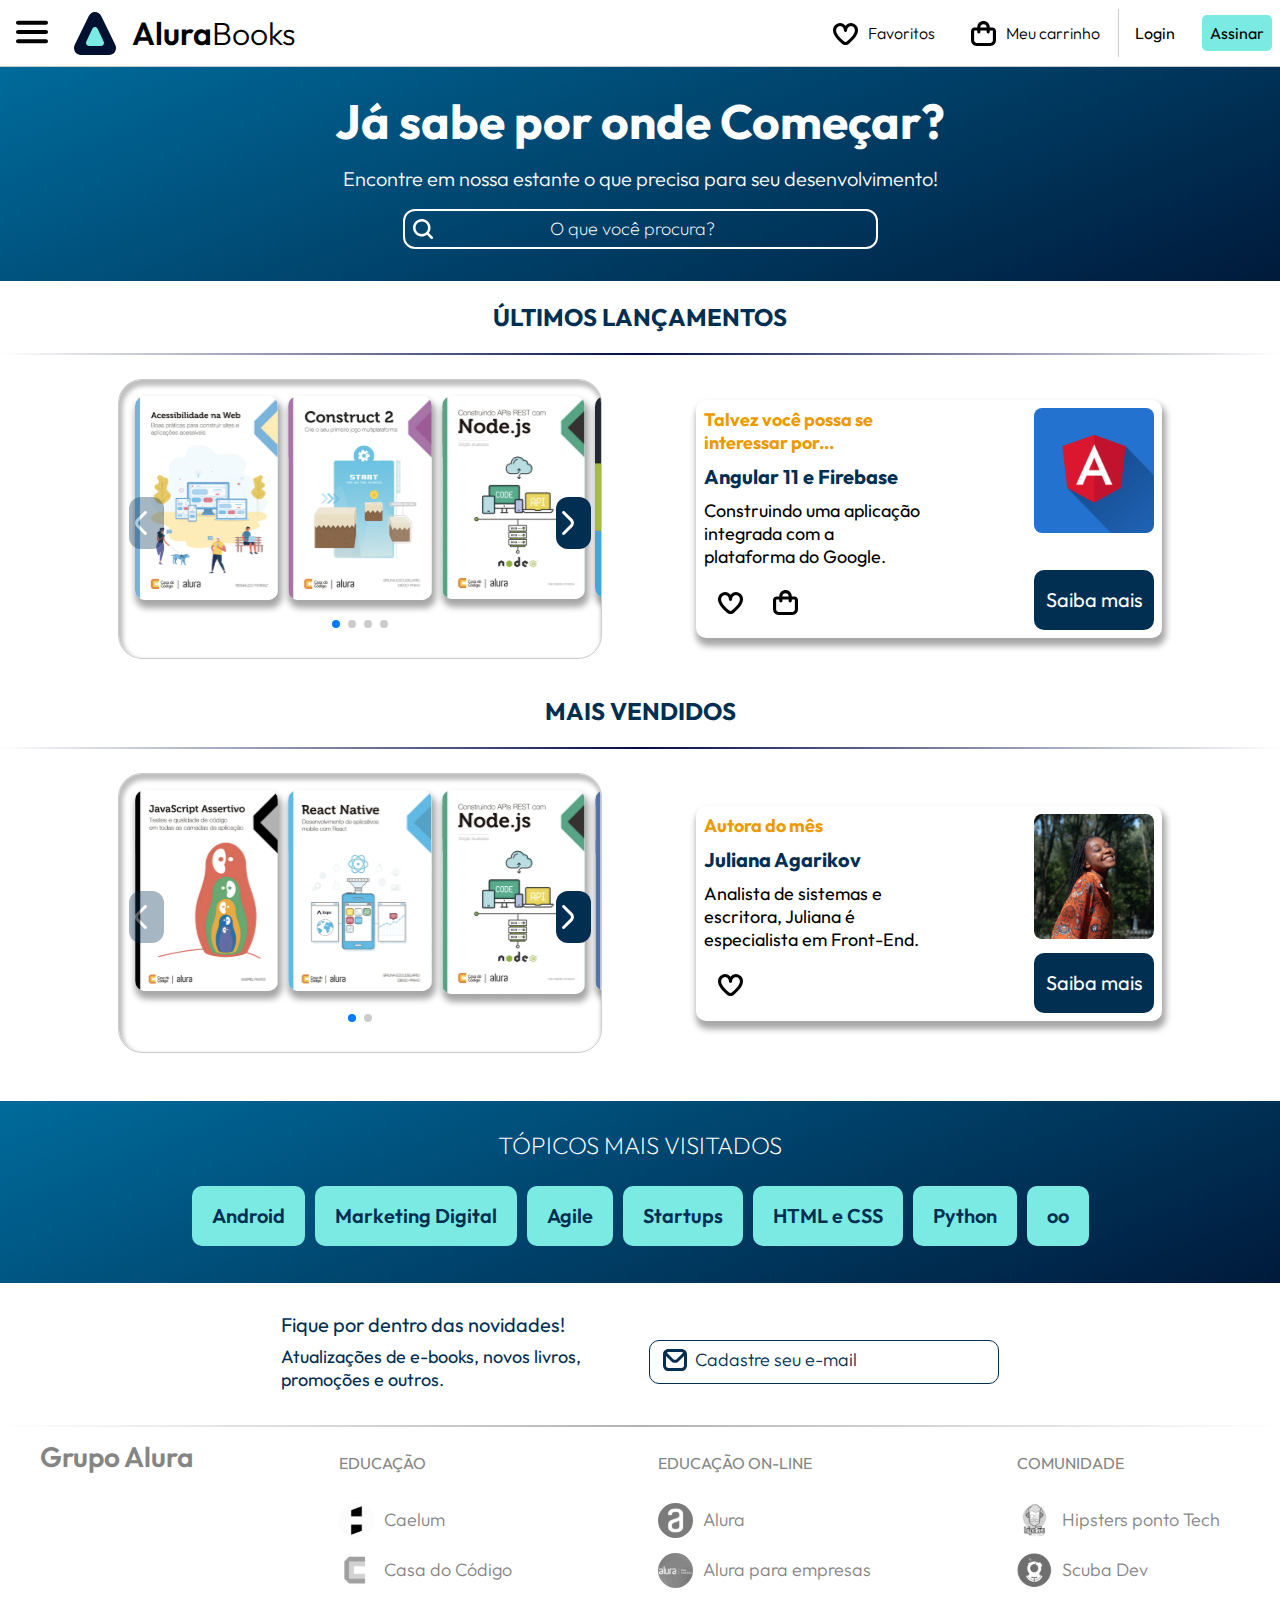
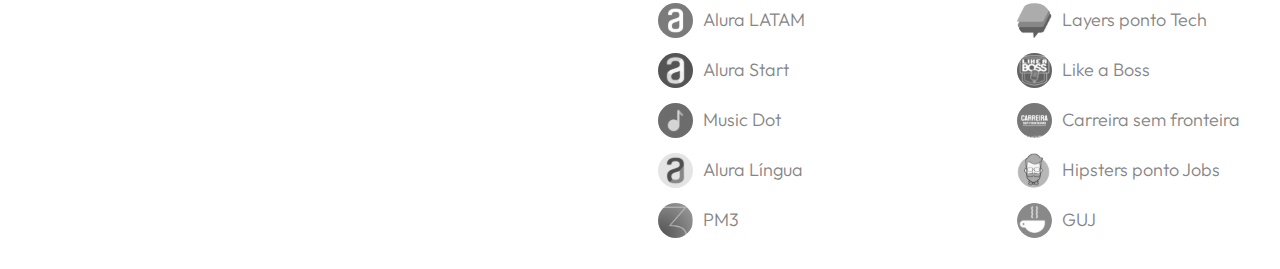
==== index.html @ 972e38ec "Este foi projeto foi concluído." ====
<!DOCTYPE html>
<html lang="pt-br">
<head>
    <meta charset="UTF-8">
    <meta name="viewport" content="width=device-width, initial-scale=1.0">
    <title>AluraBooks</title>
    <link rel="preconnect" href="https://fonts.googleapis.com">
    <link rel="preconnect" href="https://fonts.gstatic.com" crossorigin>
    <link href="https://fonts.googleapis.com/css2?family=Outfit:wght@100;200;300;400;500;600;700;800;900&display=swap" rel="stylesheet">
    <link rel="stylesheet" href="https://cdn.jsdelivr.net/npm/swiper@10/swiper-bundle.min.css"/>
    <link rel="stylesheet" href="styles.css">
</head>
<body class="cordefundo">
    
    <header class="cabecalho">

        <div class="container">
            <input type="checkbox" id="menu" class="menu__botao">
            <label for="menu" class="hamburguer__close">
                <span class="menu__hamburguer"></span>
            </label>

            <div class="navegacao__menu">
                <ul class="lista__menu">
                    <li class="lista__item-titulo" >
                            <p class="navegacao__menu-titulo">Categorias</p>
                    </li>
                    <li class="lista__item" >
                            <a class="navegacao__menu-item" href="#">Programação</a>
                    </li>
                    <li class="lista__item" >
                            <a class="navegacao__menu-item" href="#">Front-end</a>
                    </li>
                    <li class="lista__item" >
                            <a class="navegacao__menu-item" href="#">Infraestrutura</a>
                    </li>
                    <li class="lista__item" >
                            <a class="navegacao__menu-item" href="#">Business</a>
                    </li>
                    <li class="lista__item" >
                            <a class="navegacao__menu-item" href="#">Ux-design</a>
                    </li>
                    
                    <div class="lista__login">
                        <li class="lista__login-item">
                            <a class="lista__item-menu-login lista__login-destaque" href="#">Assinar</a>
                        </li>
                        <li class="lista__login-item">
                            <a class="lista__item-menu-login" href="#">Login</a>
                        </li>
                    </div>
                </ul>
            </div>
            
            <img class="logo" src="./img/icons/logo.svg" alt="AluraBooks">
            
            <h1 class="cabecalho__titulo">
                <strong class="cabecalho__titulo-destaque">Alura</strong>Books
            </h1>

        </div>

        <div class="container">
            <a class="container__icone" href="#">
                <img class="img__icone" src="./img/icons/favorite.svg" alt="Favoritos">
                <p class="container__icone-texto">Favoritos</p>
            </a>
            <a class="container__icone" href="#">
                <img class="img__icone" src="./img/icons/bag.svg" alt="Meu carrinho">
                <p class="container__icone-texto">Meu carrinho</p>
            </a>
            <a class="container__icone icone__display-none" href="#">
                <img class="img__icone" src="./img/icons/user.svg" alt="Meu perfil">
                <p class="container__icone-texto">Meu perfil</p>
            </a>

            <div class="separador"></div>
            
            <div class="container__login">
                <a class="container__login-texto" href="#">Login</a>
                <a class="container__login-texto login__destaque" href="#">Assinar</a>
            </div>
        </div>
        
    </header>

    <main>

        <section class="banner">
            <h2 class="banner__titulo">Já sabe por onde Começar?</h2>
            <p class="banner__paragrafo">Encontre em nossa estante o que precisa para seu desenvolvimento!</p>
            <input type="search" placeholder="O que você procura?" id="search" class="banner__pesquisa">
        </section>

        <section>
        <section>
            <h2 class="swiper__titulo">Últimos lançamentos</h2>
        </section>

        <div class="main__separador"></div>

        <section class="main__posicao">
            <!-- Slider main container -->
            <div class="swiper">
                <!-- Additional required wrapper -->
                <div class="swiper-wrapper">
                <!-- Slides -->
                    <div class="swiper-slide"><img class="slide__livro" src="./img/images/Acessibilidade.svg" alt="Acessibilidade"></div>
                    <div class="swiper-slide"><img class="slide__livro" src="./img/images/Construct2.svg" alt="Construct2"></div>
                    <div class="swiper-slide"><img class="slide__livro" src="./img/images/Nodejs.svg" alt="NodeJS"></div>
                    <div class="swiper-slide"><img class="slide__livro" src="./img/images/Gestão.svg" alt="Gestão"></div>
                    <div class="swiper-slide"><img class="slide__livro" src="./img/images/Portugol.svg" alt="Portugol"></div>
                    <div class="swiper-slide"><img class="slide__livro" src="./img/images/Angular.svg" alt="Angular"></div>
                </div>
                <!-- If we need pagination -->
                <div class="swiper-pagination"></div>
            
                <!-- If we need navigation buttons -->
                <div class="swiper-button-prev"></div>
                <div class="swiper-button-next"></div>
            </div>

            <section class="card">

                <!--Primeira coluna-->
                <div class="card__conteudo">
                    <div class="card__conteudo-largura">
                        <h3 class="card__titulo">Talvez você possa se interessar por...</h3>
                        <h2 class="card__titulo-livro">Angular 11 e Firebase</h2>
                        <p class="card__paragrafo">Construindo uma aplicação integrada com a plataforma do Google.</p>
                    </div>
                    <div class="card__conteudo-largura">
                        <img class="card__icone" src="./img/icons/favorite.svg" alt="Adicionar aos favoritos">
                        <img class="card__icone" src="./img/icons/bag.svg" alt="Adicionar ao carrinho">
                    </div>
                </div>

                <!--Segunda coluna-->
                <div class="card__conteudo">
                    <img class="card__img" src="./img/images/card-angular11.svg" alt="Angular 11">
                    <a class="card__link" href="#">Saiba mais</a>
                </div>
                
            </section>
        </section>

        <section>
            <h2 class="swiper__titulo">Mais vendidos</h2>
        </section>

        <div class="main__separador"></div>

        <section class="main__posicao">
            <!-- Slider main container -->
            <div class="swiper">
                <!-- Additional required wrapper -->
                <div class="swiper-wrapper">
                <!-- Slides -->
                    <div class="swiper-slide"><img class="slide__livro" src="./img/images/Javascript.svg" alt="Javascript"></div>
                    <div class="swiper-slide"><img class="slide__livro" src="./img/images/ReactNative.svg" alt="ReactNative"></div>
                    <div class="swiper-slide"><img class="slide__livro" src="./img/images/Nodejs.svg" alt="NodeJS"></div>
                    <div class="swiper-slide"><img class="slide__livro" src="./img/images/Guia Front-end.svg" alt="Guia Front-end"></div>
                </div>
                <!-- If we need pagination -->
                <div class="swiper-pagination"></div>
            
                <!-- If we need navigation buttons -->
                <div class="swiper-button-prev"></div>
                <div class="swiper-button-next"></div>
            </div>

            <section class="card">

                <!--Primeira coluna-->
                <div class="card__conteudo">
                    <div class="card__conteudo-largura">
                        <h3 class="card__titulo">Autora do mês</h3>
                        <h2 class="card__titulo-livro">Juliana Agarikov</h2>
                        <p class="card__paragrafo">Analista de sistemas e escritora, Juliana é especialista em Front-End.</p>
                    </div>
                    <div class="card__conteudo-largura">
                        <img class="card__icone" src="./img/icons/favorite.svg" alt="Adicionar aos favoritos">
                    </div>
                </div>

                <!--Segunda coluna-->
                <div class="card__conteudo">
                    <img class="card__img" src="./img/images/autora-foto.svg" alt="Angular 11">
                    <a class="card__link" href="#">Saiba mais</a>
                </div>
                
            </section>
        </section>

        <section class="topico">
            <h3 class="topico__titulo">Tópicos mais visitados</h3>

            <div class="topico__item">
                <a class="topico__link" href="#">Android</a>
                <a class="topico__link" href="#">Marketing Digital</a>
                <a class="topico__link" href="#">Agile</a>
                <a class="topico__link" href="#">Startups</a>
                <a class="topico__link" href="#">HTML e CSS</a>
                <a class="topico__link" href="#">Python</a>
                <a class="topico__link" href="#">oo</a>
            </div>
        </section>

        <section class="contato">
            <div class="contato__div">
                <h3 class="contato__titulo">Fique por dentro das novidades!</h3>
                <p class="contato__paragrafo">Atualizações de e-books, novos livros, promoções e outros.</p>
            </div>
            <div>
                <input type="email" id="e-mail" placeholder="Cadastre seu e-mail" class="contato__email">
            </div>
        </section>

        <div class="footer__separador"></div>
        
    </main>

    <footer class="grupo-footer display__footer">

        <div class="grupo">
            <p class="grupo__texto">Grupo Alura</p>
        </div>

        <div class="footer">
            <h3 class="footer__titulo">Educação</h3>
            <div class="footer__item">
                <img src="./img/icons/Caelum.svg" alt="Caelum">
                <a class="footer__link" href="#">Caelum</a>
            </div>
            <div class="footer__item">
                <img src="./img/icons/CasaDoCodigo.svg" alt="Casa od Código">
                <a class="footer__link" href="#">Casa do Código</a>
            </div>
        </div>

        <div class="footer">
            <h3 class="footer__titulo">Educação On-line</h3>
            <div class="footer__item">
                <img src="./img/icons/Alura.svg" alt="Alura">
                <a class="footer__link" href="#">Alura</a>
            </div>
            <div class="footer__item">
                <img src="./img/icons/AluraEmpresas.svg" alt="Alura para empresas">
                <a class="footer__link" href="#">Alura para empresas</a>
            </div>
            <div class="footer__item">
                <img src="./img/icons/AluraLatam.svg" alt="Alura LATAM">
                <a class="footer__link" href="#">Alura LATAM</a>
            </div>
            <div class="footer__item">
                <img src="./img/icons/AluraStart.svg" alt="Alura Start">
                <a class="footer__link" href="#">Alura Start</a>
            </div>
            <div class="footer__item">
                <img src="./img/icons/MusicDot.svg" alt="Music Dot">
                <a class="footer__link" href="#">Music Dot</a>
            </div>
            <div class="footer__item">
                <img src="./img/icons/AluraLingua.svg" alt="Alura Língua">
                <a class="footer__link" href="#">Alura Língua</a>
            </div>
            <div class="footer__item">
                <img src="./img/icons/PM3.svg" alt="Casa od Código">
                <a class="footer__link" href="#">PM3</a>
            </div>
        </div>

        <div class="footer">
            <h3 class="footer__titulo">Comunidade</h3>
            <div class="footer__item">
                <img src="./img/icons/HipstersTech.svg" alt="Hipsters ponto Tech">
                <a class="footer__link" href="#">Hipsters ponto Tech</a>
            </div>
            <div class="footer__item">
                <img src="./img/icons/Scuba.svg" alt="Scuba Dev">
                <a class="footer__link" href="#">Scuba Dev</a>
            </div>
            <div class="footer__item">
                <img src="./img/icons/Layers.svg" alt="Layers ponto Tech">
                <a class="footer__link" href="#">Layers ponto Tech</a>
            </div>
            <div class="footer__item">
                <img src="./img/icons/LikeABoss.svg" alt="Like a Boss">
                <a class="footer__link" href="#">Like a Boss</a>
            </div>
            <div class="footer__item">
                <img src="./img/icons/CarreiraSemFronteira.svg" alt="Carreira sem fronteira">
                <a class="footer__link" href="#">Carreira sem fronteira</a>
            </div>
            <div class="footer__item">
                <img src="./img/icons/HipstersJobs.svg" alt="Hipsters ponto Jobs">
                <a class="footer__link" href="#">Hipsters ponto Jobs</a>
            </div>
            <div class="footer__item">
                <img src="./img/icons/GUJ.svg" alt="GUJ">
                <a class="footer__link" href="#">GUJ</a>
            </div>
        </div>

    </footer>

    <script src="https://cdn.jsdelivr.net/npm/swiper@10/swiper-bundle.min.js"></script>
    <script>
        const swiper = new Swiper('.swiper', {
            spaceBetween: 10,
            slidesPerView: 3,

            pagination: {
                el: '.swiper-pagination',
                type: 'bullets',
            },

            navigation: {
                nextEl: '.swiper-button-next',
                prevEl: '.swiper-button-prev',
            },
        });
    </script>

</body>
</html>
---- styles.css ----
@import url('./styles/header.css');
@import url('./styles/RESET.css');
@import url('./styles/banner.css');
@import url('./styles/swiper.css');
@import url('./styles/card.css');
@import url('./styles/topico.css');
@import url('./styles/contato.css');
@import url('./styles/footer.css');

:root{
    --branco-principal: rgb(255, 255, 255);
    --cor-de-fundo: #ffffff;
    --laranja-item: #EB9B00;
    --cor-link-preto: black;
    --cor-cinza: #cccccc;
    --cor-cinza-medio: #858585;
    --cor-link-azul: #002F52;
    --azul-item: #002F52;
    --preto-item: #000000;
    --azul-gradiente: linear-gradient(90deg, rgba(255,255,255,1) 0%, rgba(0,11,72,1) 50%, rgba(255,255,255,1) 100%);
    --cinza-gradiente: linear-gradient(90deg, rgba(255,255,255,1) 0%, rgb(179, 179, 179) 50%, rgba(255,255,255,1) 100%);
    --cor-azul-banner: linear-gradient(158deg, rgba(0,107,155,1) 0%, rgba(0,26,59,1) 100%);
    --cor-azul-claro: #7AEAE3;

    --box-shadow: 2px 6px 6px 2px rgba(0, 0, 0, 0.35);
    --box-shadow-inset: 2px 4px 4px 2px rgba(0, 0, 0, 0.25) inset;

    --fonte-principal: 'Outfit', sans-serif;
}

.cordefundo{
    background-color: var(--cor-de-fundo);
    font-family: var(--fonte-principal);
}
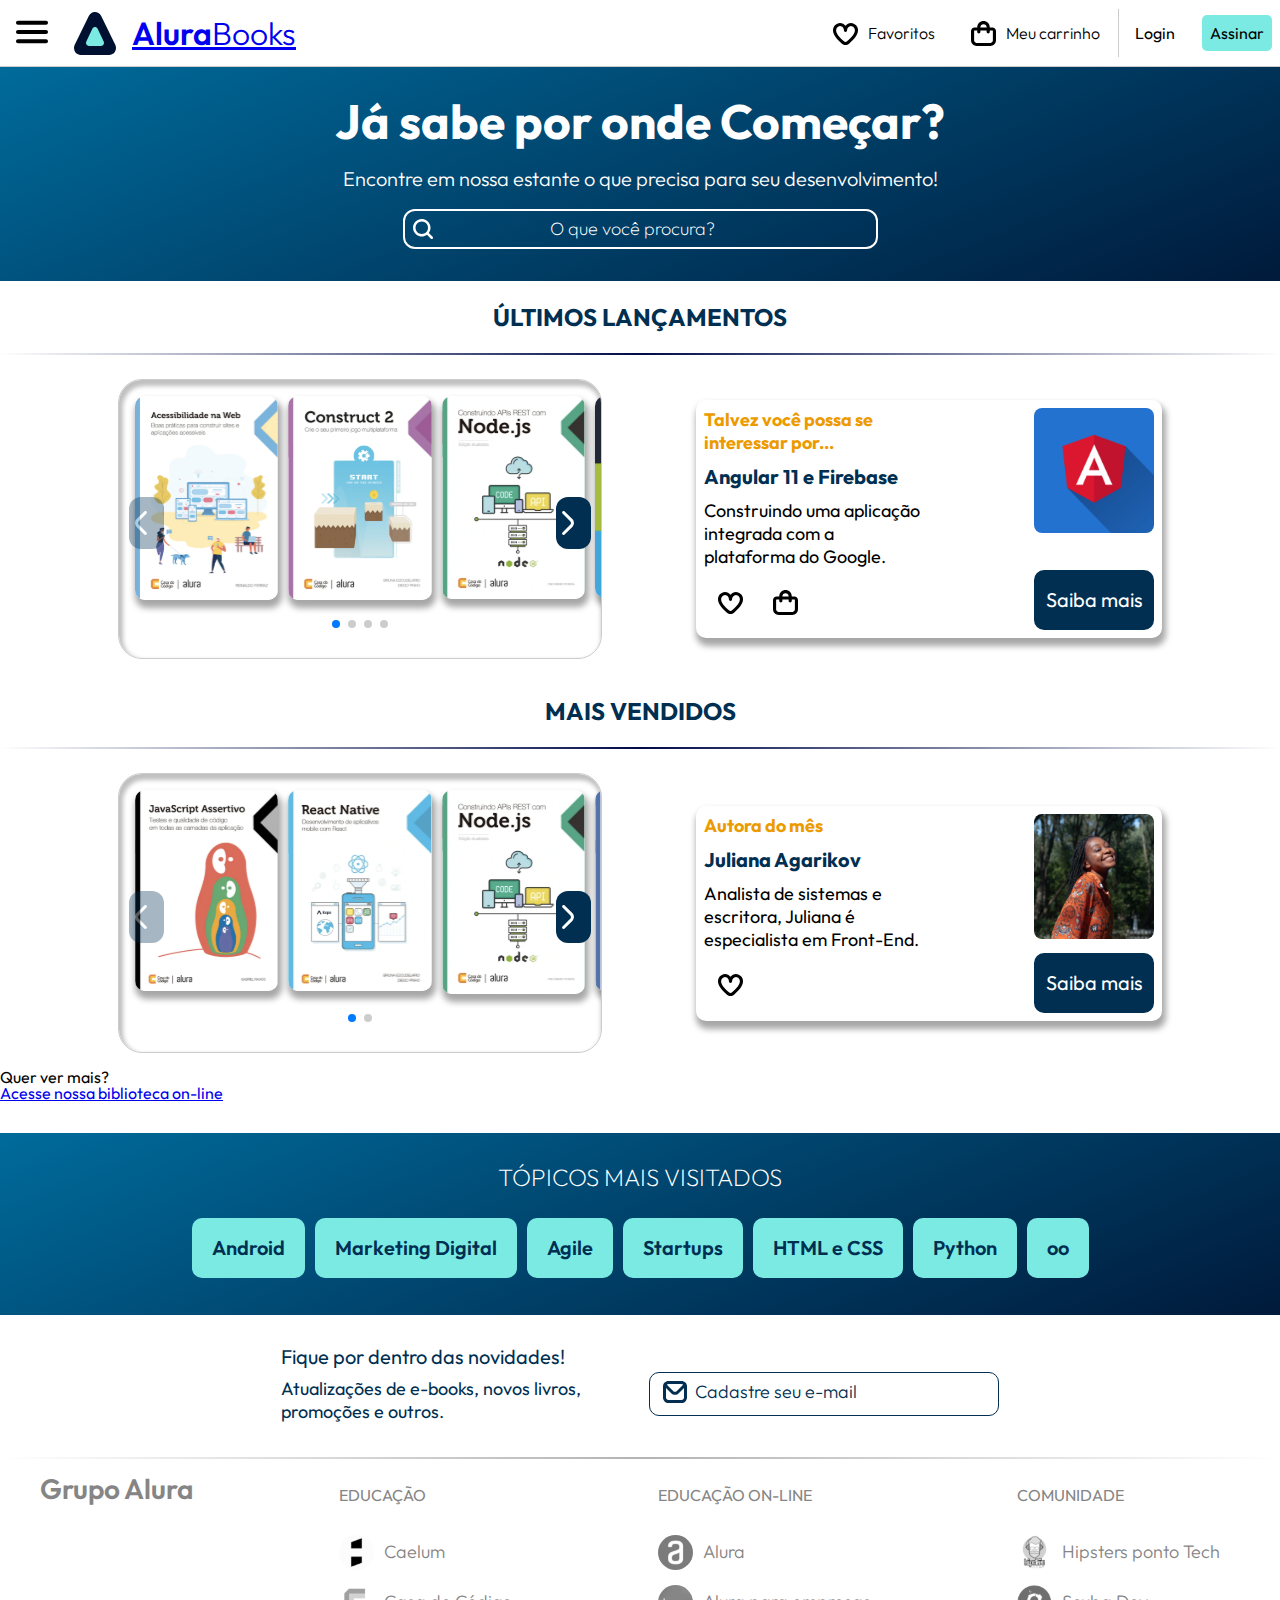
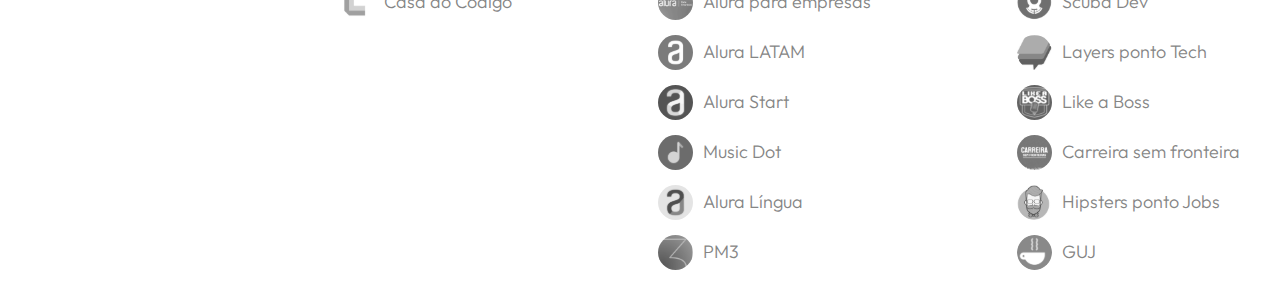
==== commit e3a838c2: "Add files via upload" ====
--- a/index.html
+++ b/index.html
@@ -8,7 +8,7 @@
     <link rel="preconnect" href="https://fonts.gstatic.com" crossorigin>
     <link href="https://fonts.googleapis.com/css2?family=Outfit:wght@100;200;300;400;500;600;700;800;900&display=swap" rel="stylesheet">
     <link rel="stylesheet" href="https://cdn.jsdelivr.net/npm/swiper@10/swiper-bundle.min.css"/>
-    <link rel="stylesheet" href="styles.css">
+    <link rel="stylesheet" href="./styles.css">
 </head>
 <body class="cordefundo">
     
@@ -22,40 +22,40 @@
 
             <div class="navegacao__menu">
                 <ul class="lista__menu">
+
+                    <div class="lista__login">
+                        <a class="lista__item-menu-login lista__login-destaque" href="#">Assinar</a>
+                        <a class="lista__item-menu-login" href="#">Login</a>
+                    </div>
+
                     <li class="lista__item-titulo" >
-                            <p class="navegacao__menu-titulo">Categorias</p>
-                    </li>
-                    <li class="lista__item" >
-                            <a class="navegacao__menu-item" href="#">Programação</a>
-                    </li>
-                    <li class="lista__item" >
-                            <a class="navegacao__menu-item" href="#">Front-end</a>
-                    </li>
-                    <li class="lista__item" >
-                            <a class="navegacao__menu-item" href="#">Infraestrutura</a>
-                    </li>
-                    <li class="lista__item" >
-                            <a class="navegacao__menu-item" href="#">Business</a>
-                    </li>
-                    <li class="lista__item" >
-                            <a class="navegacao__menu-item" href="#">Ux-design</a>
-                    </li>
-                    
-                    <div class="lista__login">
-                        <li class="lista__login-item">
-                            <a class="lista__item-menu-login lista__login-destaque" href="#">Assinar</a>
-                        </li>
-                        <li class="lista__login-item">
-                            <a class="lista__item-menu-login" href="#">Login</a>
-                        </li>
-                    </div>
+                        <p class="navegacao__menu-titulo">Categorias</p>
+                    </li>
+                    <li class="lista__item" >
+                        <a class="navegacao__menu-item" href="./biblioteca.html">Programação</a>
+                    </li>
+                    <li class="lista__item" >
+                        <a class="navegacao__menu-item" href="./biblioteca.html">Front-end</a>
+                    </li>
+                    <li class="lista__item" >
+                        <a class="navegacao__menu-item" href="./biblioteca.html">Infraestrutura</a>
+                    </li>
+                    <li class="lista__item" >
+                        <a class="navegacao__menu-item" href="./biblioteca.html">Business</a>
+                    </li>
+                    <li class="lista__item" >
+                        <a class="navegacao__menu-item" href="./biblioteca.html">Ux-design</a>
+                    </li>
+                
                 </ul>
             </div>
             
             <img class="logo" src="./img/icons/logo.svg" alt="AluraBooks">
             
             <h1 class="cabecalho__titulo">
-                <strong class="cabecalho__titulo-destaque">Alura</strong>Books
+                <a href="./index.html" class="link__titulo">
+                    <strong class="cabecalho__titulo-destaque">Alura</strong>Books
+                </a>
             </h1>
 
         </div>
@@ -93,7 +93,6 @@
         </section>
 
         <section>
-        <section>
             <h2 class="swiper__titulo">Últimos lançamentos</h2>
         </section>
 
@@ -138,7 +137,7 @@
                 <!--Segunda coluna-->
                 <div class="card__conteudo">
                     <img class="card__img" src="./img/images/card-angular11.svg" alt="Angular 11">
-                    <a class="card__link" href="#">Saiba mais</a>
+                    <a class="card__link" href="./biblioteca.html">Saiba mais</a>
                 </div>
                 
             </section>
@@ -192,6 +191,13 @@
             </section>
         </section>
 
+        <section class="acesso__biblioteca">
+            <div class="acesso__biblioteca-conteudo">
+                <h3 class="acesso__biblioteca-titulo">Quer ver mais?</h3>
+            </div>
+            <a class="acesso__biblioteca-link" href="./biblioteca.html">Acesse nossa biblioteca on-line</a>
+        </section>
+
         <section class="topico">
             <h3 class="topico__titulo">Tópicos mais visitados</h3>
 
@@ -233,7 +239,7 @@
                 <a class="footer__link" href="#">Caelum</a>
             </div>
             <div class="footer__item">
-                <img src="./img/icons/CasaDoCodigo.svg" alt="Casa od Código">
+                <img src="./img/icons/CasaDoCodigo.svg" alt="Casa do Código">
                 <a class="footer__link" href="#">Casa do Código</a>
             </div>
         </div>
--- a/styles.css
+++ b/styles.css
@@ -6,12 +6,16 @@
 @import url('./styles/topico.css');
 @import url('./styles/contato.css');
 @import url('./styles/footer.css');
+@import url('./styles/acesso.css');
+@import url('./styles/navegacao.css');
+@import url('./styles/biblioteca.css');
 
 :root{
     --branco-principal: rgb(255, 255, 255);
     --cor-de-fundo: #ffffff;
     --laranja-item: #EB9B00;
     --cor-link-preto: black;
+    --cor-cinza-claro: rgb(236, 236, 236);
     --cor-cinza: #cccccc;
     --cor-cinza-medio: #858585;
     --cor-link-azul: #002F52;
